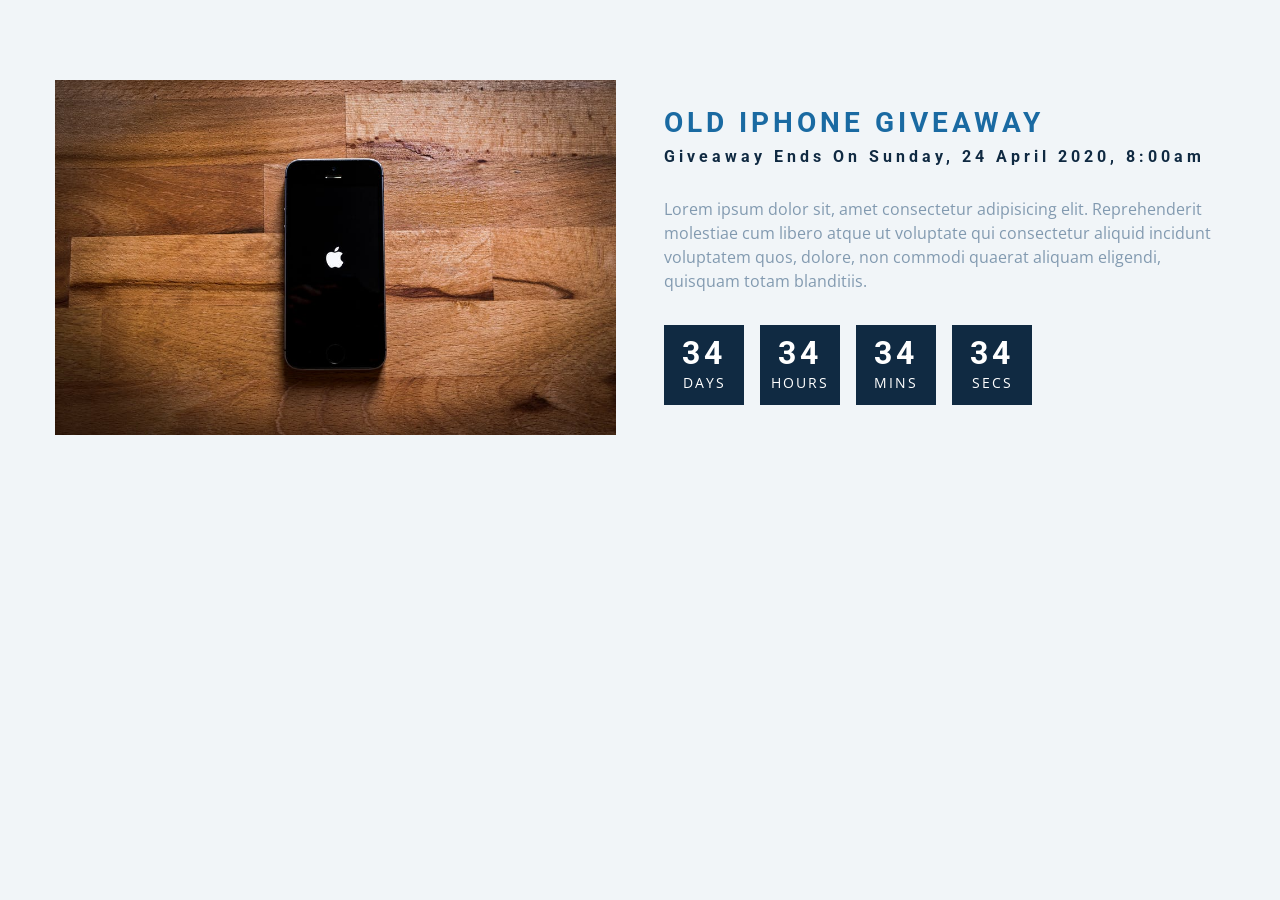
==== index.html @ 360b9612 "count-down" ====
<!DOCTYPE html>
<html lang="en">

<head>
    <meta charset="UTF-8">
    <meta name="viewport" content="width=device-width, initial-scale=1.0">
    <link rel="stylesheet" href="./counter.css">
    <title>count down</title>
</head>

<body>
    <section class="section-center-downCounter">
        <!-- image -->
        <article class="gift-img">
            <img src="./gift.jpeg" alt="gift" />
        </article>
        <!-- info -->
        <article class="gift-info">
            <h3>old iphone giveaway</h3>
            <h4 class="giveaway">
                giveaway ends on Sunday, 24 April 2020, 8:00am
            </h4>
            <p>
                Lorem ipsum dolor sit, amet consectetur adipisicing elit.
                Reprehenderit molestiae cum libero atque ut voluptate qui consectetur
                aliquid incidunt voluptatem quos, dolore, non commodi quaerat aliquam
                eligendi, quisquam totam blanditiis.
            </p>
            <div class="deadline">
                <!-- days -->
                <div class="deadline-format">
                    <div>
                        <h4 class="days">34</h4>
                        <span>days</span>
                    </div>
                </div>
                <!-- end of days -->
                <!-- days -->
                <div class="deadline-format">
                    <div>
                        <h4 class="hours">34</h4>
                        <span>hours</span>
                    </div>
                </div>
                <!-- end of days -->
                <!-- minutes -->
                <div class="deadline-format">
                    <div>
                        <h4 class="minutes">34</h4>
                        <span>mins</span>
                    </div>
                </div>
                <!-- end of days -->
                <!-- minutes -->
                <div class="deadline-format">
                    <div>
                        <h4 class="seconds">34</h4>
                        <span>secs</span>
                    </div>
                </div>
                <!-- end of days -->
            </div>
        </article>
    </section>
    <script src="js/countDown.js"></script>
</body>

</html>
---- counter.css ----
/*
=============== 
Fonts
===============
*/
@import url("https://fonts.googleapis.com/css?family=Open+Sans|Roboto:400,700&display=swap");

/*
=============== 
Variables
===============
*/

:root {
    /* dark shades of primary color*/
    --clr-primary-1: hsl(205, 86%, 17%);
    --clr-primary-2: hsl(205, 77%, 27%);
    --clr-primary-3: hsl(205, 72%, 37%);
    --clr-primary-4: hsl(205, 63%, 48%);
    /* primary/main color */
    --clr-primary-5: hsl(205, 78%, 60%);
    /* lighter shades of primary color */
    --clr-primary-6: hsl(205, 89%, 70%);
    --clr-primary-7: hsl(205, 90%, 76%);
    --clr-primary-8: hsl(205, 86%, 81%);
    --clr-primary-9: hsl(205, 90%, 88%);
    --clr-primary-10: hsl(205, 100%, 96%);
    /* darkest grey - used for headings */
    --clr-grey-1: hsl(209, 61%, 16%);
    --clr-grey-2: hsl(211, 39%, 23%);
    --clr-grey-3: hsl(209, 34%, 30%);
    --clr-grey-4: hsl(209, 28%, 39%);
    /* grey used for paragraphs */
    --clr-grey-5: hsl(210, 22%, 49%);
    --clr-grey-6: hsl(209, 23%, 60%);
    --clr-grey-7: hsl(211, 27%, 70%);
    --clr-grey-8: hsl(210, 31%, 80%);
    --clr-grey-9: hsl(212, 33%, 89%);
    --clr-grey-10: hsl(210, 36%, 96%);
    --clr-white: #fff;
    --clr-red-dark: hsl(360, 67%, 44%);
    --clr-red-light: hsl(360, 71%, 66%);
    --clr-green-dark: hsl(125, 67%, 44%);
    --clr-green-light: hsl(125, 71%, 66%);
    --clr-black: #222;
    --ff-primary: "Roboto", sans-serif;
    --ff-secondary: "Open Sans", sans-serif;
    --transition: all 0.3s linear;
    --spacing: 0.25rem;
    --radius: 0.5rem;
    --light-shadow: 0 5px 15px rgba(0, 0, 0, 0.1);
    --dark-shadow: 0 5px 15px rgba(0, 0, 0, 0.2);
    --max-width: 1170px;
    --fixed-width: 620px;
}

/*
=============== 
Global Styles
===============
*/

*,
::after,
::before {
    margin: 0;
    padding: 0;
    box-sizing: border-box;
}

body {
    font-family: var(--ff-secondary);
    background: var(--clr-grey-10);
    color: var(--clr-grey-1);
    line-height: 1.5;
    font-size: 0.875rem;
}

ul {
    list-style-type: none;
}

a {
    text-decoration: none;
}

img:not(.nav-logo) {
    width: 100%;
    display: block;
}

h1,
h2,
h3,
h4 {
    letter-spacing: var(--spacing);
    text-transform: capitalize;
    line-height: 1.25;
    margin-bottom: 0.75rem;
    font-family: var(--ff-primary);
}

h1 {
    font-size: 3rem;
}

h2 {
    font-size: 2rem;
}

h3 {
    font-size: 1.25rem;
}

h4 {
    font-size: 0.875rem;
}

p {
    margin-bottom: 1.25rem;
    color: var(--clr-grey-5);
}

@media screen and (min-width: 800px) {
    h1 {
        font-size: 4rem;
    }

    h2 {
        font-size: 2.5rem;
    }

    h3 {
        font-size: 1.75rem;
    }

    h4 {
        font-size: 1rem;
    }

    body {
        font-size: 1rem;
    }

    h1,
    h2,
    h3,
    h4 {
        line-height: 1;
    }
}

/*  global classes */

.btn {
    text-transform: uppercase;
    background: transparent;
    color: var(--clr-black);
    padding: 0.375rem 0.75rem;
    letter-spacing: var(--spacing);
    display: inline-block;
    transition: var(--transition);
    font-size: 0.875rem;
    border: 2px solid var(--clr-black);
    cursor: pointer;
    box-shadow: 0 1px 3px rgba(0, 0, 0, 0.2);
    border-radius: var(--radius);
}

.btn:hover {
    color: var(--clr-white);
    background: var(--clr-black);
}

/* section */
.section {
    padding: 5rem 0;
}

.section-center {
    width: 90vw;
    margin: 0 auto;
    max-width: 1170px;
}

.section-center-downCounter{

        width: 90vw;
        margin: 5rem auto;
        max-width: 1170px;
}

@media screen and (min-width: 992px) {
    .section-center {
        width: 95vw;
    }
}

/*
=============== 
Counter
===============
*/

main {
    min-height: 100vh;
    display: grid;
    place-items: center;
}

.container {
    text-align: center;
}

#value {
    font-size: 6rem;
    font-weight: bold;
}

.btn {
    margin: 0.5rem;
}


/* =============== 
Countdown Timer
=============== */
*/
.gift-img {
  margin-bottom: 2rem;
}
.gift-info h3 {
  text-transform: uppercase;
  color: var(--clr-primary-3);
}
.gift-info p {
  color: var(--clr-grey-6);
}
.date {
  color: var(--clr-grey-5);
  font-size: 0.85rem;
}
@media screen and (min-width: 992px) {
  .section-center-downCounter {
    display: grid;
    grid-template-columns: 1fr 1fr;
    place-items: center;
    gap: 3rem;
    width: 95vw;
  }
  .gift-img {
    margin-bottom: 0;
  }
}
.gift-info p {
  margin: 2rem 0;
}
.deadline {
  display: flex;
}
.deadline-format {
  background: var(--clr-grey-1);
  color: var(--clr-white);
  margin-right: 1rem;
  width: 5rem;
  height: 5rem;
  display: grid;
  place-items: center;
  text-align: center;
}
.deadline-format span {
  display: block;
  text-transform: uppercase;
  letter-spacing: 2px;
  font-size: 0.85rem;
}
.deadline h4:not(.expired) {
  font-size: 2rem;
  margin-bottom: 0.25rem;
  letter-spacing: var(--spacing);
}
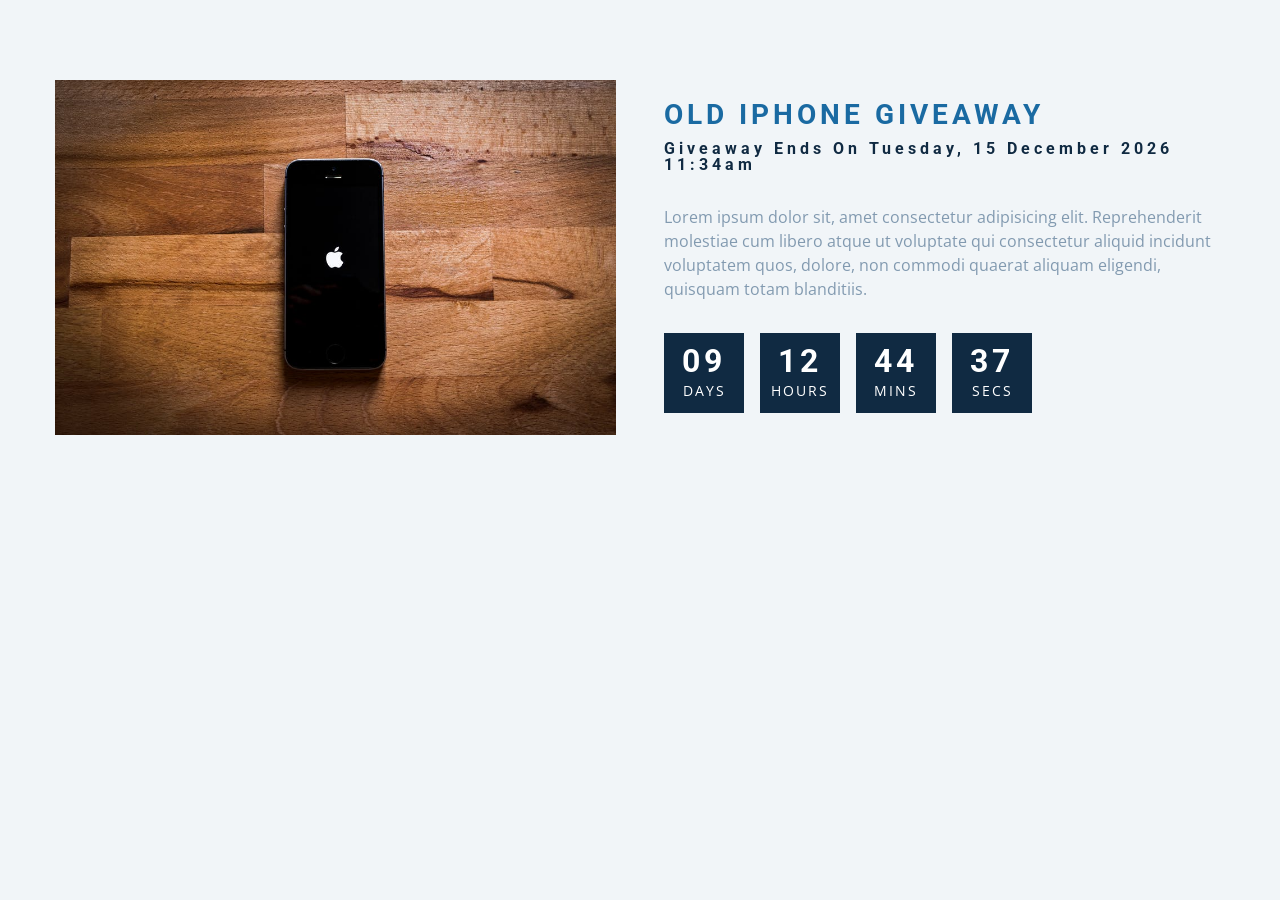
==== commit f7e4a7b5: "Update and rename countDown.html to index.html" ====
--- a/index.html
+++ b/index.html
@@ -62,7 +62,7 @@
             </div>
         </article>
     </section>
-    <script src="js/countDown.js"></script>
+    <script src="./countDown.js"></script>
 </body>
 
-</html>+</html>
